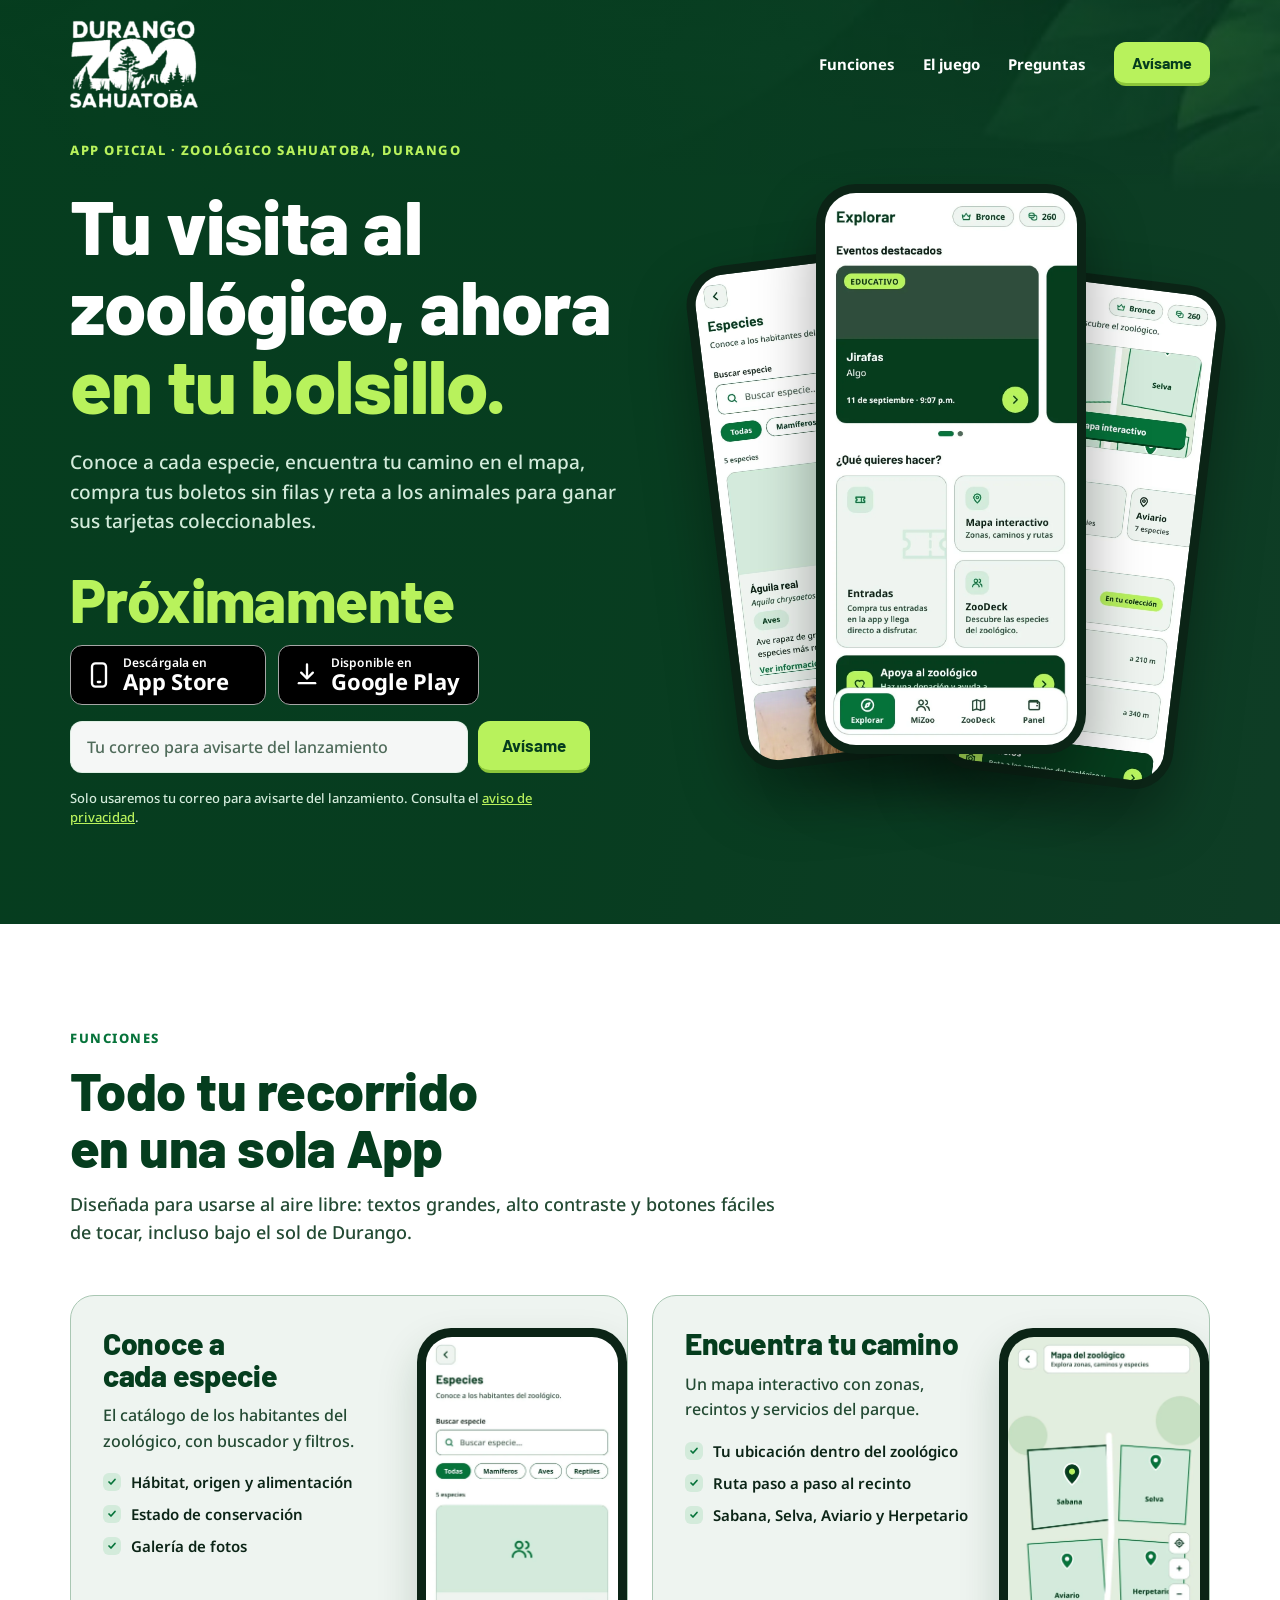
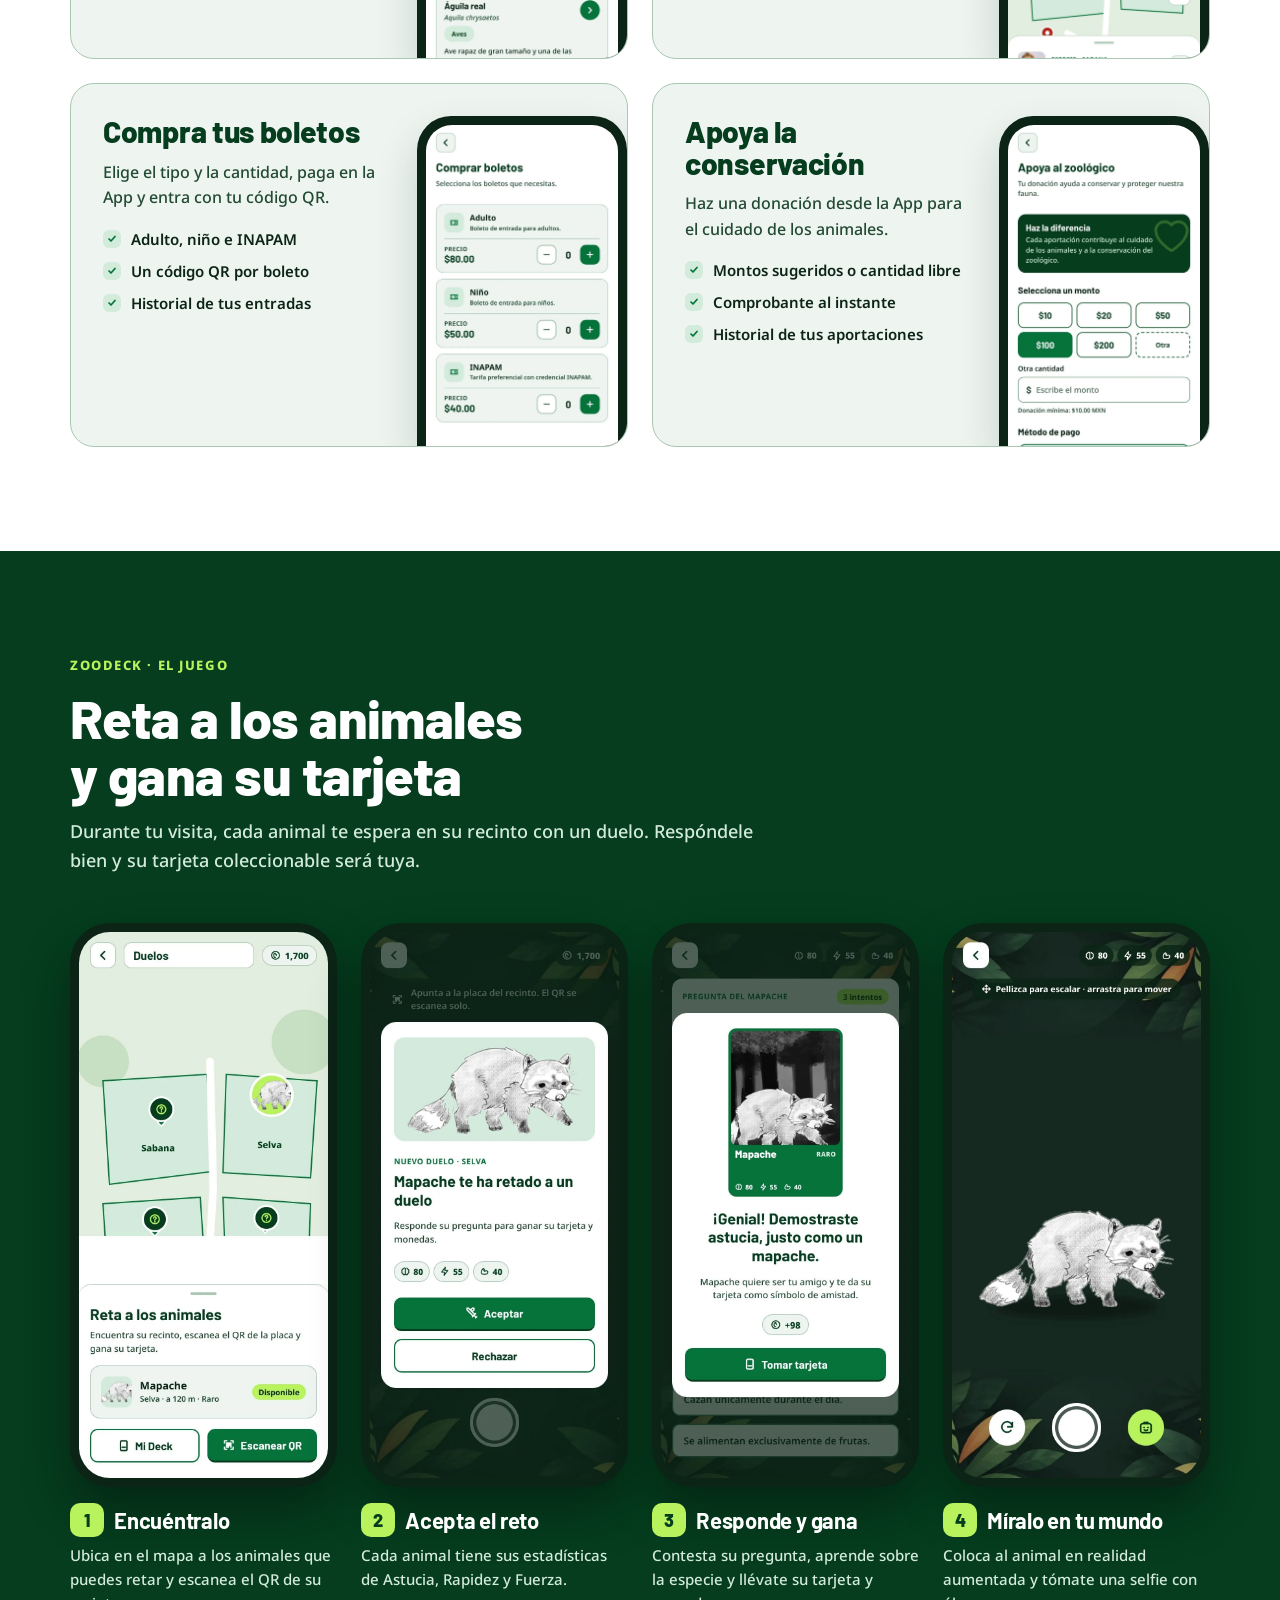
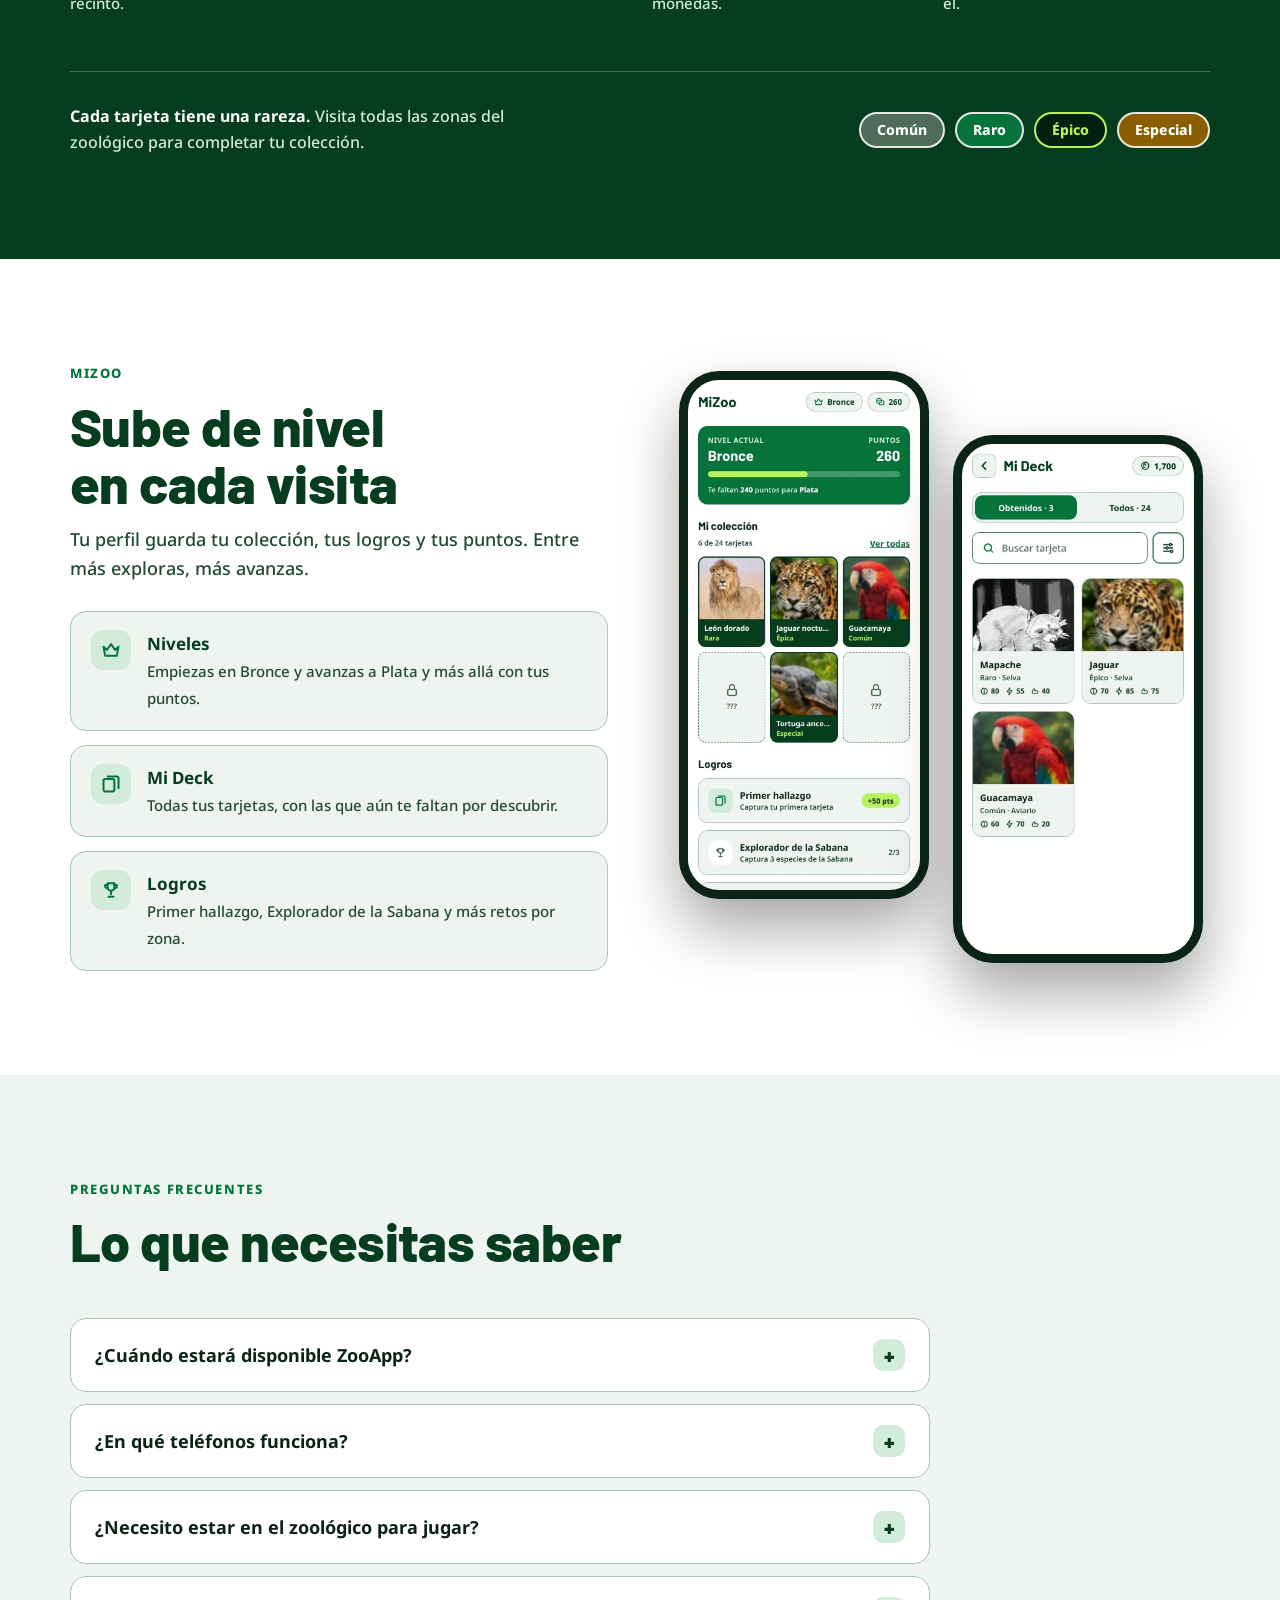
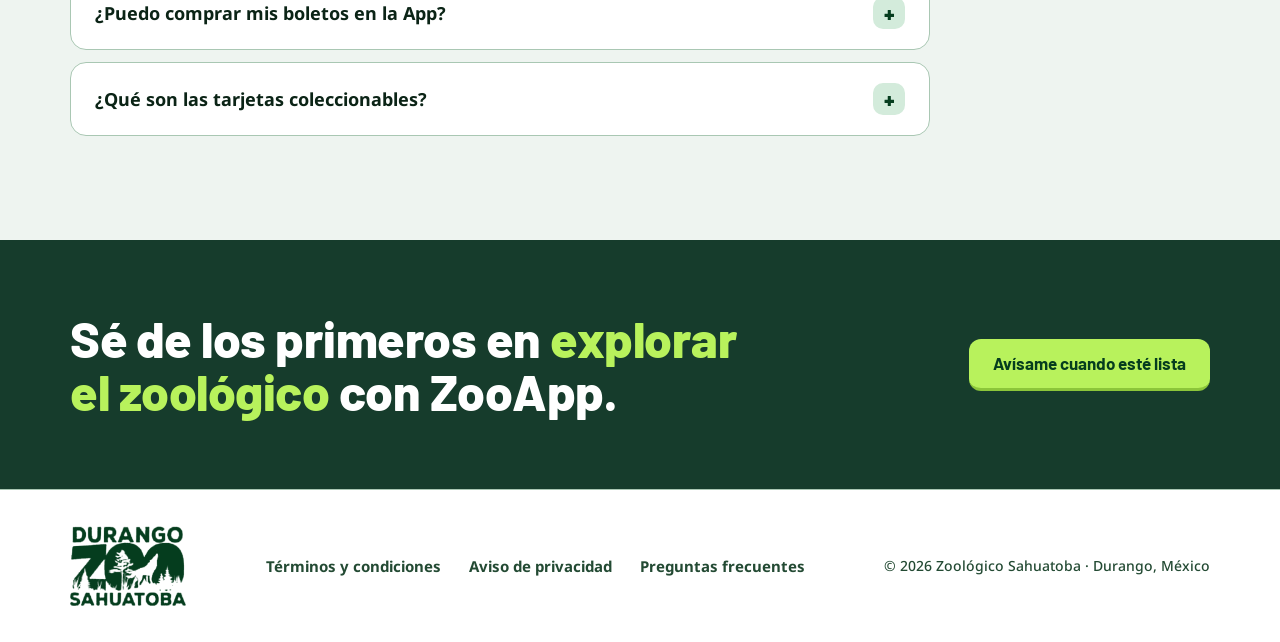
==== index.html @ 9c44fee5 "Add files via upload" ====
<!doctype html>
<html lang="es">
<head>
<meta charset="utf-8">
<meta name="viewport" content="width=device-width, initial-scale=1, viewport-fit=cover">
<title>ZooApp · Zoológico Sahuatoba</title>
<meta name="description" content="ZooApp es la App oficial del Zoológico Sahuatoba en Durango: conoce a las especies, recorre el mapa, compra tus boletos y reta a los animales para ganar sus tarjetas.">
<meta name="theme-color" content="#053D1E">
<meta property="og:type" content="website">
<meta property="og:locale" content="es_MX">
<meta property="og:title" content="ZooApp · Zoológico Sahuatoba">
<meta property="og:description" content="Conoce a las especies, recorre el mapa, compra tus boletos y reta a los animales para ganar sus tarjetas.">
<meta property="og:image" content="https://urielhs.github.io/zooapp-landing/assets/img/og.jpg">
<meta name="twitter:card" content="summary_large_image">
<link rel="icon" type="image/png" href="assets/img/favicon.png">
<link rel="apple-touch-icon" href="assets/img/apple-touch-icon.png">
<link rel="preload" href="assets/fonts/barlow-latin-800-normal.woff2" as="font" type="font/woff2" crossorigin>
<link rel="stylesheet" href="assets/css/styles.css">
</head>
<body data-estado="proximamente">
<a class="saltar" href="#contenido">Saltar al contenido</a>

<header class="encabezado">
  <div class="envoltura">
    <a class="marca" href="#" aria-label="ZooApp · Zoológico Sahuatoba, inicio"><img src="assets/img/logo-blanco.png" alt="Durango Zoo Sahuatoba" width="757" height="521"></a>
    <nav class="navegacion" aria-label="Principal">
      <a href="#funciones">Funciones</a>
      <a href="#juego">El juego</a>
      <a href="#preguntas">Preguntas</a>
      <a class="boton boton-lima" href="#descarga" data-solo="proximamente">Avísame</a>
      <a class="boton boton-lima" href="#descarga" data-solo="disponible">Descargar</a>
    </nav>
  </div>
</header>

<main id="contenido">
  <!-- HERO -->
  <section class="hero">
    <img class="hero-fondo" src="assets/img/selva.jpg" alt="" aria-hidden="true">
    <div class="envoltura">
      <div class="hero-texto">
        <span class="etiqueta">App oficial · Zoológico Sahuatoba, Durango</span>
        <h1>Tu visita al zoológico, ahora <em>en tu bolsillo.</em></h1>
        <p class="hero-sub">Conoce a cada especie, encuentra tu camino en el mapa, compra tus boletos sin filas y reta a los animales para ganar sus tarjetas coleccionables.</p>

        <div class="descarga" id="descarga">
          <p class="proximamente" data-solo="proximamente">Próximamente</p>
          <!-- Insignias de tiendas. Al publicar, reemplazar el contenido de cada <a> por la insignia oficial (ver README). -->
          <div class="tiendas">
            <a class="tienda" id="enlace-app-store" href="#" rel="noopener">
              <svg class="tienda-icono" width="28" height="28" viewBox="0 0 24 24" fill="none" stroke="currentColor" stroke-width="2" stroke-linecap="round" stroke-linejoin="round" aria-hidden="true"><rect x="6" y="2" width="12" height="20" rx="3"/><path d="M11 18h2"/></svg>
              <span><small>Descárgala en</small><b>App Store</b></span>
            </a>
            <a class="tienda" id="enlace-google-play" href="#" rel="noopener">
              <svg class="tienda-icono" width="28" height="28" viewBox="0 0 24 24" fill="none" stroke="currentColor" stroke-width="2" stroke-linecap="round" stroke-linejoin="round" aria-hidden="true"><path d="M12 3v12M7 10l5 5 5-5"/><path d="M5 19h14"/></svg>
              <span><small>Disponible en</small><b>Google Play</b></span>
            </a>
          </div>

          <!-- Registro (solo mientras esté en «próximamente») -->
          <form class="registro" id="form-registro" novalidate data-solo="proximamente">
            <label for="correo-registro">Correo electrónico</label>
            <input id="correo-registro" name="correo" type="email" inputmode="email" autocomplete="email" placeholder="Tu correo para avisarte del lanzamiento" required>
            <button class="boton boton-lima" type="submit">Avísame</button>
          </form>
          <p class="nota" data-solo="proximamente">Solo usaremos tu correo para avisarte del lanzamiento. Consulta el <a href="privacidad.html">aviso de privacidad</a>.</p>
          <p class="mensaje" id="mensaje-registro" role="status" hidden></p>
        </div>
      </div>

      <div class="hero-telefonos" aria-hidden="true">
        <div class="telefono t1"><img src="assets/img/app-especies.webp" alt="" width="780" height="1688"></div>
        <div class="telefono t2"><img src="assets/img/app-explorar.webp" alt="" width="780" height="1688"></div>
        <div class="telefono t3"><img src="assets/img/app-zoodeck.webp" alt="" width="780" height="1688"></div>
      </div>
    </div>
  </section>

  <!-- FUNCIONES -->
  <section class="seccion" id="funciones">
    <div class="envoltura">
      <div class="titulo-seccion">
        <span class="etiqueta">Funciones</span>
        <h2>Todo tu recorrido en una sola App</h2>
        <p>Diseñada para usarse al aire libre: textos grandes, alto contraste y botones fáciles de tocar, incluso bajo el sol de Durango.</p>
      </div>
      <div class="funciones">
        <article class="funcion">
          <div class="funcion-texto">
            <h3>Conoce a cada especie</h3>
            <p>El catálogo de los habitantes del zoológico, con buscador y filtros.</p>
            <ul><li>Hábitat, origen y alimentación</li><li>Estado de conservación</li><li>Galería de fotos</li></ul>
          </div>
          <div class="telefono"><img src="assets/img/app-especies.webp" alt="Pantalla del catálogo de especies de ZooApp" width="780" height="1688" loading="lazy"></div>
        </article>
        <article class="funcion">
          <div class="funcion-texto">
            <h3>Encuentra tu camino</h3>
            <p>Un mapa interactivo con zonas, recintos y servicios del parque.</p>
            <ul><li>Tu ubicación dentro del zoológico</li><li>Ruta paso a paso al recinto</li><li>Sabana, Selva, Aviario y Herpetario</li></ul>
          </div>
          <div class="telefono"><img src="assets/img/app-mapa.webp" alt="Pantalla del mapa interactivo del zoológico" width="780" height="1688" loading="lazy"></div>
        </article>
        <article class="funcion">
          <div class="funcion-texto">
            <h3>Compra tus boletos</h3>
            <p>Elige el tipo y la cantidad, paga en la App y entra con tu código QR.</p>
            <ul><li>Adulto, niño e INAPAM</li><li>Un código QR por boleto</li><li>Historial de tus entradas</li></ul>
          </div>
          <div class="telefono"><img src="assets/img/app-boletos.webp" alt="Pantalla de compra de boletos" width="780" height="1688" loading="lazy"></div>
        </article>
        <article class="funcion">
          <div class="funcion-texto">
            <h3>Apoya la conservación</h3>
            <p>Haz una donación desde la App para el cuidado de los animales.</p>
            <ul><li>Montos sugeridos o cantidad libre</li><li>Comprobante al instante</li><li>Historial de tus aportaciones</li></ul>
          </div>
          <div class="telefono"><img src="assets/img/app-donar.webp" alt="Pantalla para hacer una donación" width="780" height="1688" loading="lazy"></div>
        </article>
      </div>
    </div>
  </section>

  <!-- JUEGO -->
  <section class="seccion juego" id="juego">
    <div class="envoltura">
      <div class="titulo-seccion">
        <span class="etiqueta">ZooDeck · el juego</span>
        <h2>Reta a los animales y gana su tarjeta</h2>
        <p>Durante tu visita, cada animal te espera en su recinto con un duelo. Respóndele bien y su tarjeta coleccionable será tuya.</p>
      </div>
      <ol class="pasos">
        <li class="paso">
          <div class="telefono"><img src="assets/img/app-duelos.webp" alt="Mapa de duelos con los animales disponibles" width="780" height="1688" loading="lazy"></div>
          <div class="paso-texto"><h3>Encuéntralo</h3><p>Ubica en el mapa a los animales que puedes retar y escanea el QR de su recinto.</p></div>
        </li>
        <li class="paso">
          <div class="telefono"><img src="assets/img/app-reto.webp" alt="El mapache reta al visitante a un duelo" width="780" height="1688" loading="lazy"></div>
          <div class="paso-texto"><h3>Acepta el reto</h3><p>Cada animal tiene sus estadísticas de Astucia, Rapidez y Fuerza.</p></div>
        </li>
        <li class="paso">
          <div class="telefono"><img src="assets/img/app-quiz-ganaste.webp" alt="Pantalla de duelo ganado con la tarjeta del mapache" width="780" height="1688" loading="lazy"></div>
          <div class="paso-texto"><h3>Responde y gana</h3><p>Contesta su pregunta, aprende sobre la especie y llévate su tarjeta y monedas.</p></div>
        </li>
        <li class="paso">
          <div class="telefono"><img src="assets/img/app-realidad-aumentada.webp" alt="Mapache en realidad aumentada" width="780" height="1688" loading="lazy"></div>
          <div class="paso-texto"><h3>Míralo en tu mundo</h3><p>Coloca al animal en realidad aumentada y tómate una selfie con él.</p></div>
        </li>
      </ol>
      <div class="rarezas">
        <p><b>Cada tarjeta tiene una rareza.</b> Visita todas las zonas del zoológico para completar tu colección.</p>
        <div class="chips"><span class="chip comun">Común</span><span class="chip raro">Raro</span><span class="chip epico">Épico</span><span class="chip especial">Especial</span></div>
      </div>
    </div>
  </section>

  <!-- PROGRESO -->
  <section class="seccion progreso">
    <div class="envoltura">
      <div>
        <div class="titulo-seccion">
          <span class="etiqueta">MiZoo</span>
          <h2>Sube de nivel en cada visita</h2>
          <p>Tu perfil guarda tu colección, tus logros y tus puntos. Entre más exploras, más avanzas.</p>
        </div>
        <div class="niveles">
          <div class="nivel"><i><svg width="20" height="20" viewBox="0 0 24 24" fill="none" stroke="currentColor" stroke-width="2.4" stroke-linecap="round" stroke-linejoin="round" aria-hidden="true"><path d="M3 8l4 4 5-7 5 7 4-4-2 11H5z"/></svg></i><div><b>Niveles</b><span>Empiezas en Bronce y avanzas a Plata y más allá con tus puntos.</span></div></div>
          <div class="nivel"><i><svg width="20" height="20" viewBox="0 0 24 24" fill="none" stroke="currentColor" stroke-width="2.4" stroke-linecap="round" stroke-linejoin="round" aria-hidden="true"><rect x="3" y="6" width="13" height="15" rx="2"/><path d="M8 3h11a2 2 0 0 1 2 2v12"/></svg></i><div><b>Mi Deck</b><span>Todas tus tarjetas, con las que aún te faltan por descubrir.</span></div></div>
          <div class="nivel"><i><svg width="20" height="20" viewBox="0 0 24 24" fill="none" stroke="currentColor" stroke-width="2.4" stroke-linecap="round" stroke-linejoin="round" aria-hidden="true"><path d="M8 4h8v5a4 4 0 0 1-8 0z"/><path d="M8 6H5a3 3 0 0 0 3 4M16 6h3a3 3 0 0 1-3 4M12 13v4M9 20h6"/></svg></i><div><b>Logros</b><span>Primer hallazgo, Explorador de la Sabana y más retos por zona.</span></div></div>
        </div>
      </div>
      <div class="progreso-telefonos" aria-hidden="true">
        <div class="telefono"><img src="assets/img/app-mizoo.webp" alt="" width="780" height="1688" loading="lazy"></div>
        <div class="telefono"><img src="assets/img/app-mi-deck.webp" alt="" width="780" height="1688" loading="lazy"></div>
      </div>
    </div>
  </section>

  <!-- PREGUNTAS -->
  <section class="seccion preguntas" id="preguntas">
    <div class="envoltura">
      <div class="titulo-seccion">
        <span class="etiqueta">Preguntas frecuentes</span>
        <h2>Lo que necesitas saber</h2>
      </div>
      <div class="lista-preguntas">
        <details>
          <summary>¿Cuándo estará disponible ZooApp?</summary>
          <p>Estamos en la fase de pruebas con el personal del zoológico. Deja tu correo arriba y te avisaremos en cuanto puedas descargarla.</p>
        </details>
        <details>
          <summary>¿En qué teléfonos funciona?</summary>
          <p>En iPhone, desde App Store, y en teléfonos Android, desde Google Play.</p>
        </details>
        <details>
          <summary>¿Necesito estar en el zoológico para jugar?</summary>
          <p>Los duelos se activan al escanear el código QR del recinto de cada animal, así que se juegan durante tu visita. El catálogo de especies, tu colección y tu perfil los puedes consultar en cualquier momento.</p>
        </details>
        <details>
          <summary>¿Puedo comprar mis boletos en la App?</summary>
          <p>Sí. Eliges el tipo y la cantidad de boletos, pagas desde la App y recibes un código QR por boleto para presentarlo en la entrada.</p>
        </details>
        <details>
          <summary>¿Qué son las tarjetas coleccionables?</summary>
          <p>Cada animal tiene una tarjeta con su rareza y sus estadísticas de Astucia, Rapidez y Fuerza. La ganas respondiendo correctamente la pregunta de su duelo, y después puedes verla en 3D o colocar al animal en realidad aumentada.</p>
        </details>
      </div>
    </div>
  </section>

  <!-- CIERRE -->
  <section class="cierre">
    <div class="envoltura">
      <h2 data-solo="proximamente">Sé de los primeros en <em>explorar el zoológico</em> con ZooApp.</h2>
      <h2 data-solo="disponible">Descarga ZooApp y <em>empieza tu colección</em> hoy.</h2>
      <a class="boton boton-lima" href="#descarga" id="ir-registro" data-solo="proximamente">Avísame cuando esté lista</a>
      <a class="boton boton-lima" href="#descarga" data-solo="disponible">Descargar ZooApp</a>
    </div>
  </section>
</main>

<footer class="pie">
  <div class="envoltura">
    <img src="assets/img/logo-verde.png" alt="Durango Zoo Sahuatoba" width="757" height="521">
    <nav aria-label="Legal">
      <a href="terminos.html">Términos y condiciones</a>
      <a href="privacidad.html">Aviso de privacidad</a>
      <a href="#preguntas">Preguntas frecuentes</a>
    </nav>
    <small>© <span id="anio">2026</span> Zoológico Sahuatoba · Durango, México</small>
  </div>
</footer>

<script src="assets/js/main.js"></script>
</body>
</html>
---- assets/css/styles.css ----
/* ZooApp — página de lanzamiento
   Layout: hero de selva con teléfonos → funciones en tarjetas → banda oscura del juego → progreso → preguntas → cierre.
   Tokens tomados del sistema de diseño de la App (verde para sol). */
@font-face { font-family: "Barlow"; font-weight: 600; font-display: swap; src: url("../fonts/barlow-latin-600-normal.woff2") format("woff2"); }
@font-face { font-family: "Barlow"; font-weight: 700; font-display: swap; src: url("../fonts/barlow-latin-700-normal.woff2") format("woff2"); }
@font-face { font-family: "Barlow"; font-weight: 800; font-display: swap; src: url("../fonts/barlow-latin-800-normal.woff2") format("woff2"); }
@font-face { font-family: "Noto Sans"; font-weight: 500; font-display: swap; src: url("../fonts/noto-sans-latin-500-normal.woff2") format("woff2"); }
@font-face { font-family: "Noto Sans"; font-weight: 600; font-display: swap; src: url("../fonts/noto-sans-latin-600-normal.woff2") format("woff2"); }
@font-face { font-family: "Noto Sans"; font-weight: 700; font-display: swap; src: url("../fonts/noto-sans-latin-700-normal.woff2") format("woff2"); }
@font-face { font-family: "Noto Sans"; font-weight: 800; font-display: swap; src: url("../fonts/noto-sans-latin-800-normal.woff2") format("woff2"); }

:root {
  --bosque: #053D1E; --esmeralda: #06733A; --lima: #B8F25C; --hoja: #D3EBDB; --niebla: #EEF4F0;
  --tinta: #0B2416; --tinta-2: #234A33; --borde: #A9C7B3; --papel: #FFFFFF; --selva: #163C2C;
  --comun: #4F6B5A; --especial: #8A5D00;
  --display: "Barlow", "Arial Narrow", Arial, sans-serif;
  --texto: "Noto Sans", "Segoe UI", Roboto, Arial, sans-serif;
  --ancho: 1180px;
  color-scheme: light;
}
* { box-sizing: border-box; }
html { scroll-behavior: smooth; }
body { margin: 0; background: var(--papel); color: var(--tinta); font-family: var(--texto); font-size: 17px; line-height: 1.6; font-weight: 500; -webkit-font-smoothing: antialiased; }
img { max-width: 100%; height: auto; display: block; }
a { color: var(--esmeralda); }
h1, h2, h3 { font-family: var(--display); line-height: 1.05; margin: 0; text-wrap: balance; letter-spacing: -0.01em; }
p { margin: 0; }
:focus-visible { outline: 3px solid var(--lima); outline-offset: 3px; border-radius: 6px; }
.saltar { position: absolute; left: -999px; top: 8px; background: var(--lima); color: var(--bosque); padding: 8px 14px; border-radius: 10px; font-weight: 800; z-index: 50; }
.saltar:focus { left: 12px; }

.envoltura { max-width: var(--ancho); margin: 0 auto; padding-left: max(20px, env(safe-area-inset-left, 0px)); padding-right: max(20px, env(safe-area-inset-right, 0px)); }
.etiqueta { font-size: 13px; font-weight: 800; letter-spacing: 0.12em; text-transform: uppercase; color: var(--esmeralda); }

/* ---------- botones ---------- */
.boton { display: inline-flex; align-items: center; justify-content: center; gap: 10px; min-height: 52px; padding: 0 24px; border-radius: 12px; border: 0; font: 700 17px/1 var(--display); text-decoration: none; cursor: pointer; white-space: nowrap; transition: transform .15s ease, background-color .15s ease; }
.boton:hover { transform: translateY(-1px); }
.boton-primario { background: var(--esmeralda); color: #fff; border-bottom: 3px solid var(--bosque); }
.boton-primario:hover { background: #075F31; }
.boton-lima { background: var(--lima); color: var(--bosque); border-bottom: 3px solid #8CC63A; }
.boton-claro { background: #fff; color: var(--bosque); border: 2px solid var(--esmeralda); }
.boton svg { flex-shrink: 0; }

/* ---------- encabezado ---------- */
.encabezado { position: absolute; inset: 0 0 auto; z-index: 5; padding-top: env(safe-area-inset-top, 0px); }
.encabezado .envoltura { display: flex; align-items: center; justify-content: space-between; gap: 20px; padding-block: 20px; }
.marca img { width: 128px; height: auto; }
.navegacion { display: flex; align-items: center; gap: 28px; }
.navegacion a:not(.boton) { color: #fff; text-decoration: none; font-weight: 700; font-size: 15px; }
.navegacion a:not(.boton):hover { color: var(--lima); }
.navegacion .boton { min-height: 44px; padding: 0 18px; font-size: 16px; }

/* ---------- hero ---------- */
.hero { position: relative; overflow: hidden; background: var(--selva); color: #fff; }
.hero-fondo { position: absolute; inset: 0; width: 100%; height: 100%; object-fit: cover; object-position: 50% 20%; }
.hero::after { content: ""; position: absolute; inset: 0; background: linear-gradient(100deg, rgba(5,61,30,.96) 0%, rgba(5,61,30,.88) 45%, rgba(5,61,30,.45) 100%); }
.hero .envoltura { position: relative; z-index: 1; display: grid; grid-template-columns: minmax(0, 1.05fr) minmax(0, .95fr); gap: 48px; align-items: center; padding-block: 140px 96px; }
.hero-texto { display: flex; flex-direction: column; gap: 24px; min-width: 0; }
.hero .etiqueta { color: var(--lima); }
.hero h1 { font-size: clamp(44px, 6vw, 76px); font-weight: 800; }
.hero h1 em { font-style: normal; color: var(--lima); }
.hero-sub { font-size: 19px; line-height: 1.55; color: var(--hoja); max-width: 34em; }

/* bloque de descarga: cambia según data-estado del body */
.descarga { display: flex; flex-direction: column; gap: 16px; margin-top: 8px; max-width: 520px; }
.proximamente { font-family: var(--display); font-weight: 800; font-size: clamp(40px, 5vw, 60px); line-height: 1; color: var(--lima); letter-spacing: -0.01em; }
.registro { display: flex; gap: 10px; flex-wrap: wrap; }
.registro label { position: absolute; width: 1px; height: 1px; overflow: hidden; clip: rect(0 0 0 0); }
.registro input { flex: 1 1 240px; min-width: 0; height: 52px; padding: 0 16px; border-radius: 12px; border: 1.5px solid rgba(211,235,219,.6); background: rgba(255,255,255,.96); color: var(--tinta); font: 500 16px var(--texto); }
.registro input::placeholder { color: #4F6B5A; }
.registro input[aria-invalid="true"] { border: 2px solid #F1B5AE; }
.nota { font-size: 13px; line-height: 1.5; color: var(--hoja); }
.nota a { color: var(--lima); }
.mensaje { font-size: 15px; font-weight: 700; line-height: 1.5; padding: 12px 14px; border-radius: 12px; background: rgba(184,242,92,.14); color: #fff; }
.mensaje[data-tipo="error"] { background: rgba(180,35,24,.25); }
.tiendas { display: flex; flex-wrap: wrap; gap: 12px; }
.tienda { display: inline-flex; align-items: center; gap: 10px; height: 60px; min-width: 196px; padding: 0 18px 0 14px; border-radius: 12px; background: #000; color: #fff; text-decoration: none; border: 1.5px solid #A6A6A6; transition: transform .15s ease; }
.tienda:hover { transform: translateY(-1px); }
.tienda span { display: flex; flex-direction: column; line-height: 1.1; }
.tienda small { font-size: 12px; font-weight: 600; letter-spacing: .01em; }
.tienda b { font-family: var(--texto); font-size: 22px; font-weight: 700; letter-spacing: -0.01em; }
.tienda[aria-disabled="true"] { cursor: default; }
.tienda[aria-disabled="true"]:hover { transform: none; }
.tienda img { height: 60px; width: auto; }
body[data-estado="proximamente"] [data-solo="disponible"],
body[data-estado="disponible"] [data-solo="proximamente"] { display: none !important; }

/* teléfonos */
.telefono { flex-shrink: 0; width: 260px; aspect-ratio: 408 / 862; max-width: 100%; border-radius: 40px; background: var(--tinta); padding: 9px; box-shadow: 0 30px 60px rgba(0,0,0,.35); }
.telefono img { width: 100%; height: 100%; object-fit: cover; object-position: top; border-radius: 31px; }
.hero-telefonos { position: relative; height: 600px; min-width: 0; }
.hero-telefonos .telefono { position: absolute; }
.hero-telefonos .t1 { left: 4%; top: 70px; transform: rotate(-7deg); width: 240px; }
.hero-telefonos .t2 { left: 50%; top: 0; transform: translateX(-50%); width: 270px; z-index: 2; }
.hero-telefonos .t3 { right: 2%; top: 90px; transform: rotate(7deg); width: 240px; }

/* ---------- secciones ---------- */
.seccion { padding-block: 104px; }
.titulo-seccion { display: flex; flex-direction: column; gap: 14px; max-width: 760px; margin-bottom: 48px; }
.titulo-seccion h2 { font-size: clamp(36px, 4.4vw, 54px); font-weight: 800; color: var(--bosque); }
.titulo-seccion p { font-size: 18px; color: var(--tinta-2); max-width: 40em; }

/* funciones */
.funciones { display: grid; grid-template-columns: repeat(2, minmax(0, 1fr)); gap: 24px; }
.funcion { position: relative; overflow: hidden; display: grid; grid-template-columns: minmax(0, 1fr) 210px; gap: 24px; padding: 32px 0 0 32px; border-radius: 24px; background: var(--niebla); border: 1.5px solid var(--borde); min-height: 360px; }
.funcion-texto { display: flex; flex-direction: column; gap: 12px; padding-bottom: 32px; min-width: 0; }
.funcion h3 { font-size: 30px; font-weight: 800; color: var(--bosque); }
.funcion p { color: var(--tinta-2); font-size: 16px; }
.funcion ul { margin: 4px 0 0; padding: 0; list-style: none; display: flex; flex-direction: column; gap: 8px; font-size: 15px; font-weight: 600; }
.funcion li { display: flex; gap: 10px; align-items: flex-start; }
.funcion li::before { content: ""; flex-shrink: 0; width: 18px; height: 18px; margin-top: 3px; border-radius: 6px; background: var(--hoja) url("data:image/svg+xml,%3Csvg xmlns='http://www.w3.org/2000/svg' viewBox='0 0 24 24' fill='none' stroke='%2306733A' stroke-width='3.4' stroke-linecap='round' stroke-linejoin='round'%3E%3Cpath d='M6 12l4 4 8-9'/%3E%3C/svg%3E") center / 12px no-repeat; }
.funcion .telefono { align-self: end; width: 210px; border-radius: 34px 34px 0 0; padding-bottom: 0; aspect-ratio: auto; height: 330px; box-shadow: 0 20px 40px rgba(5,61,30,.18); }
.funcion .telefono img { border-radius: 26px 26px 0 0; }

/* juego */
.juego { background: var(--bosque); color: #fff; position: relative; overflow: hidden; }
.juego .titulo-seccion h2 { color: #fff; }
.juego .titulo-seccion p { color: var(--hoja); }
.juego .etiqueta { color: var(--lima); }
.pasos { list-style: none; margin: 0; padding: 0; display: grid; grid-template-columns: repeat(4, minmax(0, 1fr)); gap: 24px; counter-reset: paso; }
.paso { display: flex; flex-direction: column; gap: 16px; counter-increment: paso; min-width: 0; }
.paso .telefono { width: 100%; box-shadow: 0 24px 48px rgba(0,0,0,.35); }
.paso-texto { display: flex; flex-direction: column; gap: 6px; }
.paso h3 { font-size: 22px; font-weight: 700; display: flex; align-items: center; gap: 10px; }
.paso h3::before { content: counter(paso); flex-shrink: 0; width: 34px; height: 34px; border-radius: 10px; background: var(--lima); color: var(--bosque); display: inline-flex; align-items: center; justify-content: center; font-size: 18px; font-weight: 800; }
.paso p { color: var(--hoja); font-size: 15px; }
.rarezas { margin-top: 56px; padding-top: 32px; border-top: 1.5px solid rgba(211,235,219,.3); display: flex; flex-wrap: wrap; gap: 32px; align-items: center; justify-content: space-between; }
.rarezas p { color: var(--hoja); font-size: 16px; max-width: 30em; }
.rarezas b { color: #fff; }
.chips { display: flex; flex-wrap: wrap; gap: 10px; }
.chip { display: inline-flex; align-items: center; height: 36px; padding: 0 16px; border-radius: 999px; font-weight: 800; font-size: 14px; color: #fff; border: 2px solid rgba(255,255,255,.85); }
.chip.comun { background: var(--comun); } .chip.raro { background: var(--esmeralda); }
.chip.epico { background: #021F0F; color: var(--lima); border-color: var(--lima); } .chip.especial { background: var(--especial); }

/* progreso */
.progreso .envoltura { display: grid; grid-template-columns: minmax(0, 1fr) minmax(0, 1fr); gap: 64px; align-items: center; }
.progreso .titulo-seccion { margin-bottom: 28px; }
.niveles { display: flex; flex-direction: column; gap: 14px; }
.nivel { display: flex; gap: 16px; align-items: flex-start; padding: 18px 20px; border-radius: 16px; background: var(--niebla); border: 1.5px solid var(--borde); }
.nivel b { display: block; font-size: 17px; color: var(--bosque); }
.nivel span { font-size: 15px; color: var(--tinta-2); }
.nivel i { flex-shrink: 0; width: 40px; height: 40px; border-radius: 12px; background: var(--hoja); color: var(--esmeralda); display: flex; align-items: center; justify-content: center; font-style: normal; }
.progreso-telefonos { display: flex; justify-content: center; align-items: flex-start; gap: 24px; }
.progreso-telefonos .telefono { width: 250px; }
.progreso-telefonos .telefono:last-child { margin-top: 64px; }

/* preguntas */
.preguntas { background: var(--niebla); }
.lista-preguntas { display: flex; flex-direction: column; gap: 12px; max-width: 860px; }
details { background: #fff; border: 1.5px solid var(--borde); border-radius: 16px; }
summary { list-style: none; cursor: pointer; padding: 20px 24px; font-weight: 700; font-size: 18px; display: flex; justify-content: space-between; gap: 16px; align-items: center; }
summary::-webkit-details-marker { display: none; }
summary::after { content: "+"; flex-shrink: 0; width: 32px; height: 32px; border-radius: 10px; background: var(--hoja); color: var(--bosque); display: flex; align-items: center; justify-content: center; font: 800 22px/1 var(--display); }
details[open] summary::after { content: "–"; }
details p { padding: 0 24px 22px; color: var(--tinta-2); font-size: 16px; max-width: 46em; }

/* cierre */
.cierre { background: var(--selva); color: #fff; position: relative; overflow: hidden; }
.cierre .envoltura { position: relative; z-index: 1; display: flex; flex-wrap: wrap; gap: 32px; align-items: center; justify-content: space-between; padding-block: 72px; }
.cierre h2 { font-size: clamp(34px, 4vw, 50px); font-weight: 800; max-width: 15em; }
.cierre h2 em { font-style: normal; color: var(--lima); }

/* pie */
.pie { background: #fff; border-top: 1.5px solid var(--borde); }
.pie .envoltura { display: flex; flex-wrap: wrap; gap: 24px 48px; justify-content: space-between; align-items: center; padding-block: 36px; }
.pie img { width: 116px; }
.pie nav { display: flex; flex-wrap: wrap; gap: 12px 28px; }
.pie nav a { color: var(--tinta-2); font-weight: 700; font-size: 15px; text-decoration: none; }
.pie nav a:hover { color: var(--esmeralda); text-decoration: underline; }
.pie small { font-size: 14px; color: var(--tinta-2); }

/* páginas legales */
.legal-cabecera { background: var(--bosque); color: #fff; }
.legal-cabecera .envoltura { display: flex; flex-direction: column; gap: 28px; padding-block: 28px 56px; }
.legal-cabecera h1 { font-size: clamp(36px, 5vw, 56px); font-weight: 800; }
.legal-cuerpo { padding-block: 56px 96px; }
.legal-cuerpo .envoltura > * { max-width: 760px; }
.legal-cuerpo h2 { font-size: 28px; color: var(--bosque); margin: 40px 0 12px; }
.legal-cuerpo p, .legal-cuerpo li { color: var(--tinta-2); }
.preparacion { display: block; padding: 22px 24px; border-radius: 16px; background: #FFF1CC; border: 1.5px solid #E9C46A; color: #6B4300; }

/* ---------- responsivo ---------- */
@media (max-width: 1020px) {
  .hero .envoltura { grid-template-columns: 1fr; padding-block: 120px 64px; }
  .hero-telefonos { height: 520px; max-width: 620px; width: 100%; margin: 0 auto; }
  .funciones { grid-template-columns: 1fr; }
  .pasos { grid-template-columns: repeat(2, minmax(0, 1fr)); }
  .progreso .envoltura { grid-template-columns: 1fr; }
}
@media (max-width: 720px) {
  body { font-size: 16px; }
  .navegacion a:not(.boton) { display: none; }
  .marca img { width: 104px; }
  .hero-telefonos { height: 430px; }
  .hero-telefonos .t1 { width: 170px; left: 0; top: 60px; }
  .hero-telefonos .t2 { width: 200px; }
  .hero-telefonos .t3 { width: 170px; right: 0; top: 70px; }
  .seccion { padding-block: 72px; }
  .funcion { grid-template-columns: 1fr; padding: 26px 24px 0; }
  .funcion-texto { padding-bottom: 0; }
  .funcion .telefono { justify-self: center; height: 280px; }
  .pasos { grid-template-columns: 1fr; gap: 40px; }
  .paso .telefono { width: 240px; align-self: center; }
  .progreso-telefonos .telefono { width: 46%; }
  .progreso-telefonos .telefono:last-child { margin-top: 40px; }
  .registro .boton { flex: 1 1 100%; }
}
@media (prefers-reduced-motion: reduce) { html { scroll-behavior: auto; } .boton { transition: none; } .boton:hover { transform: none; } }
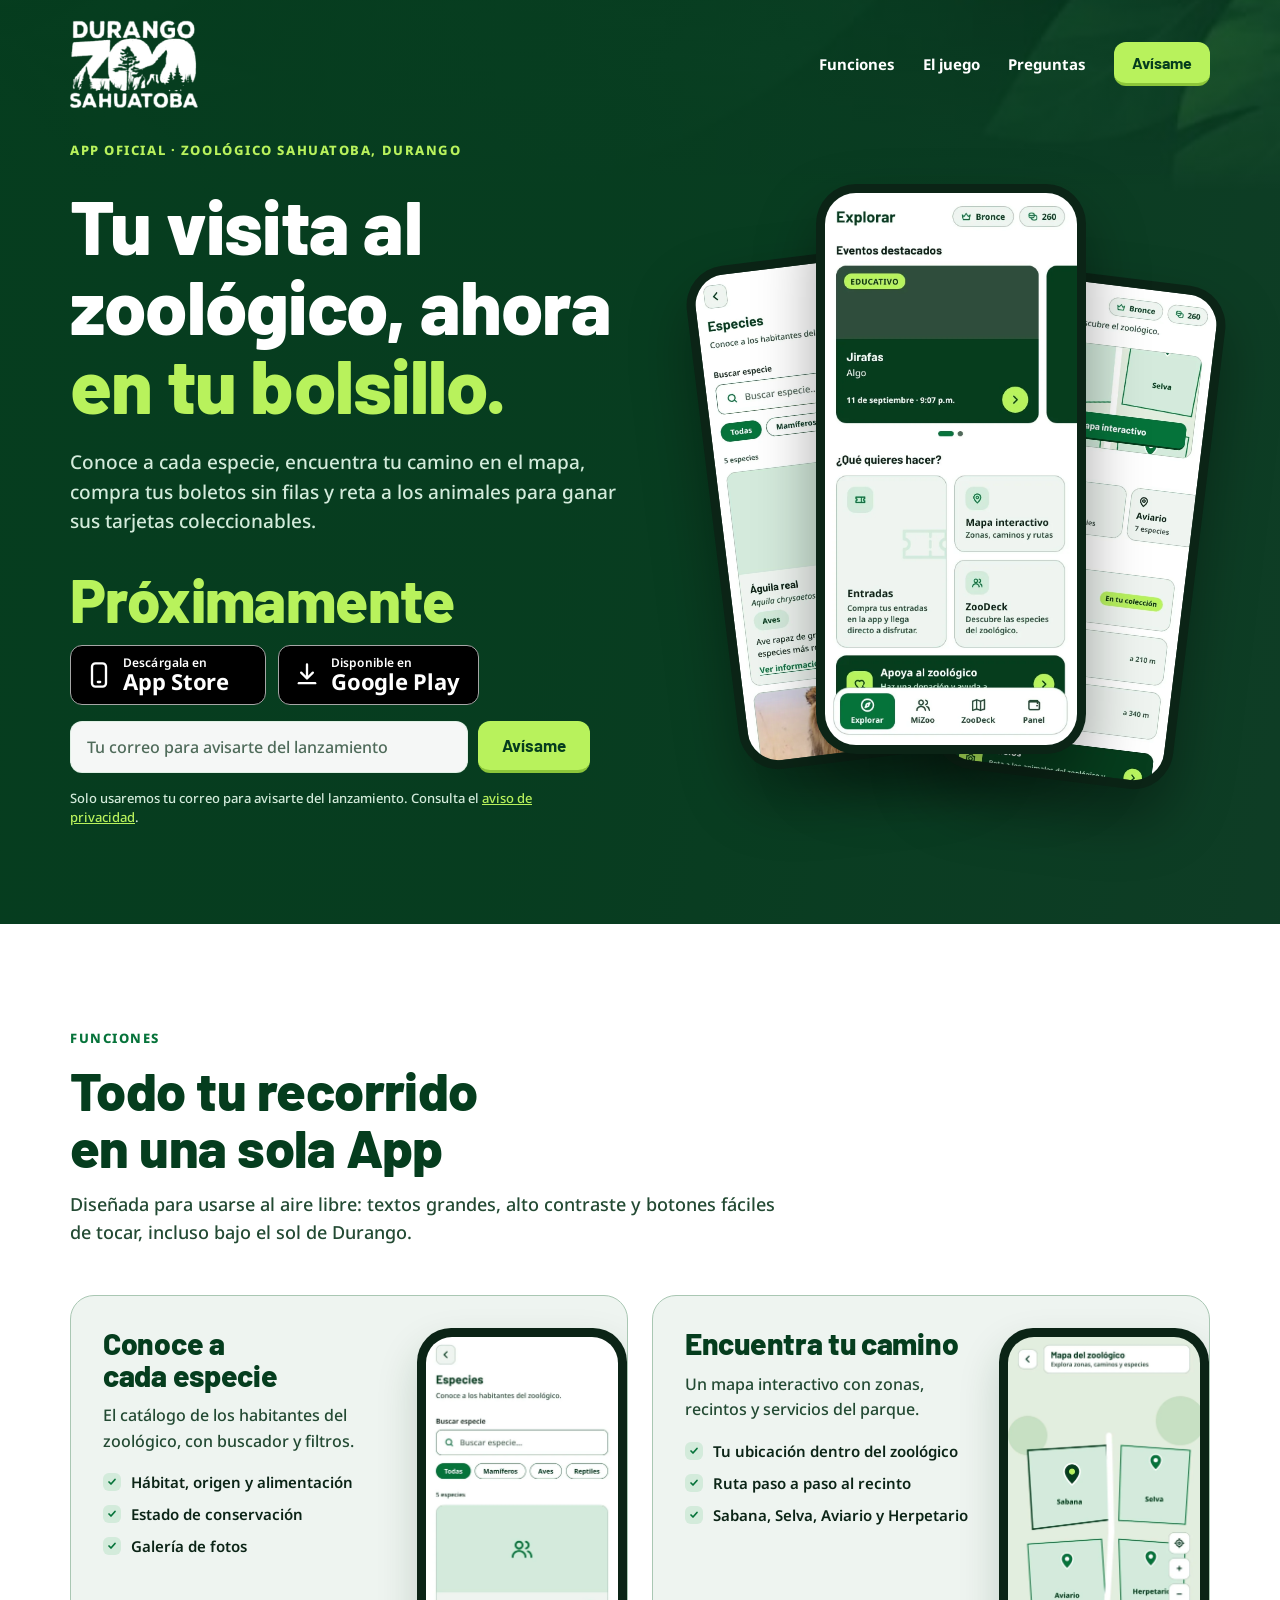
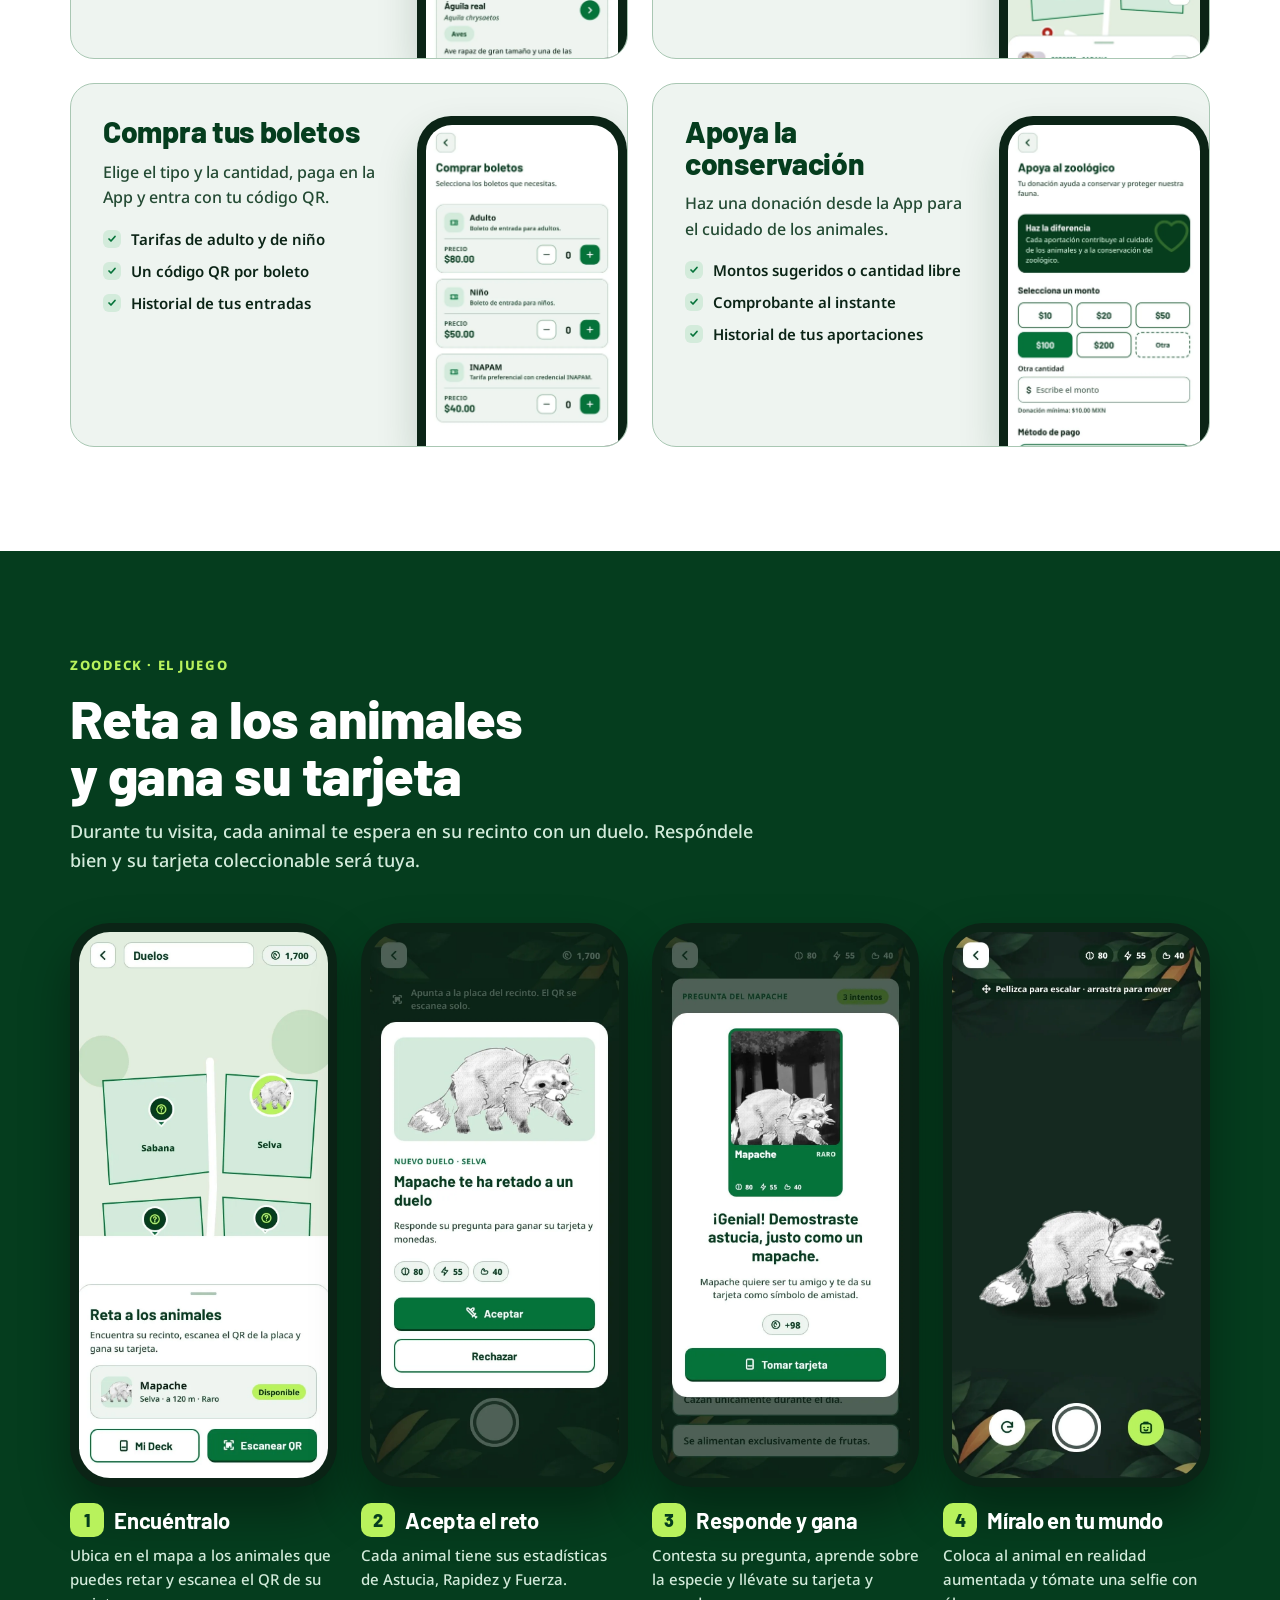
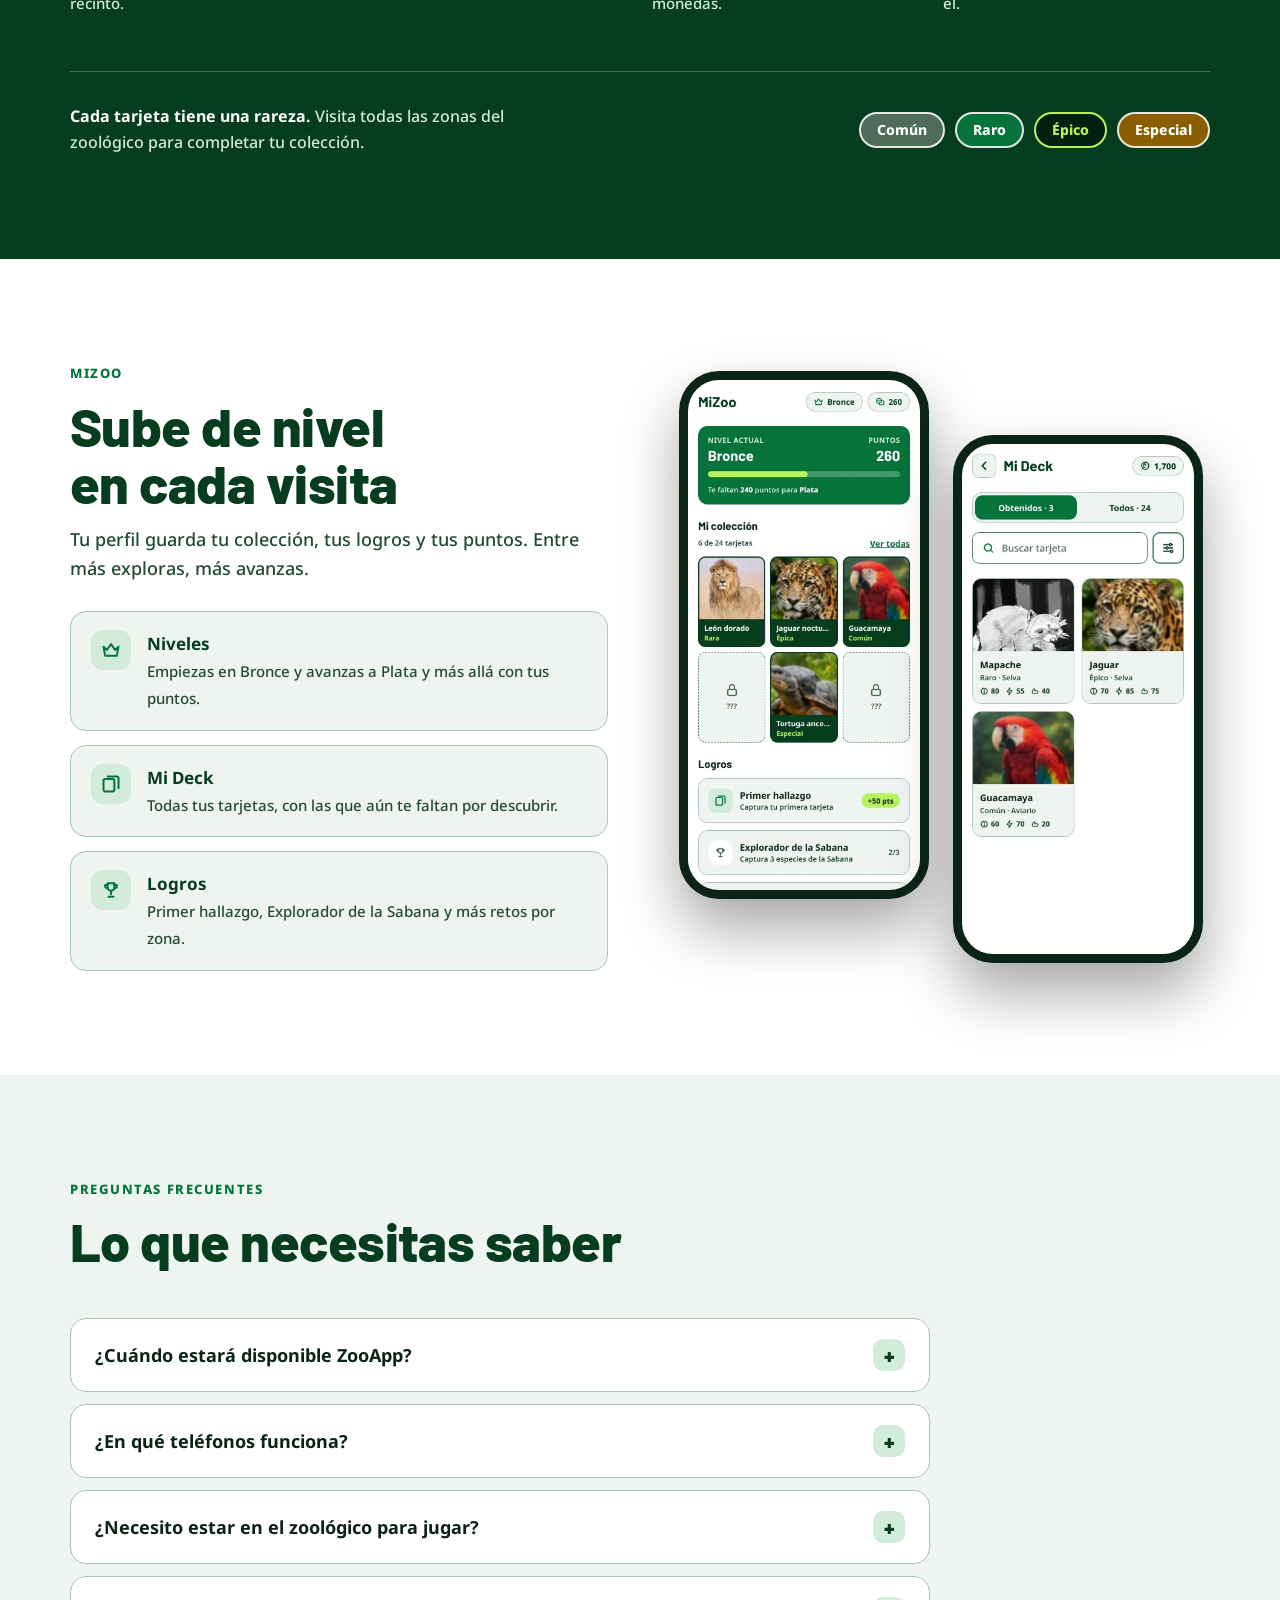
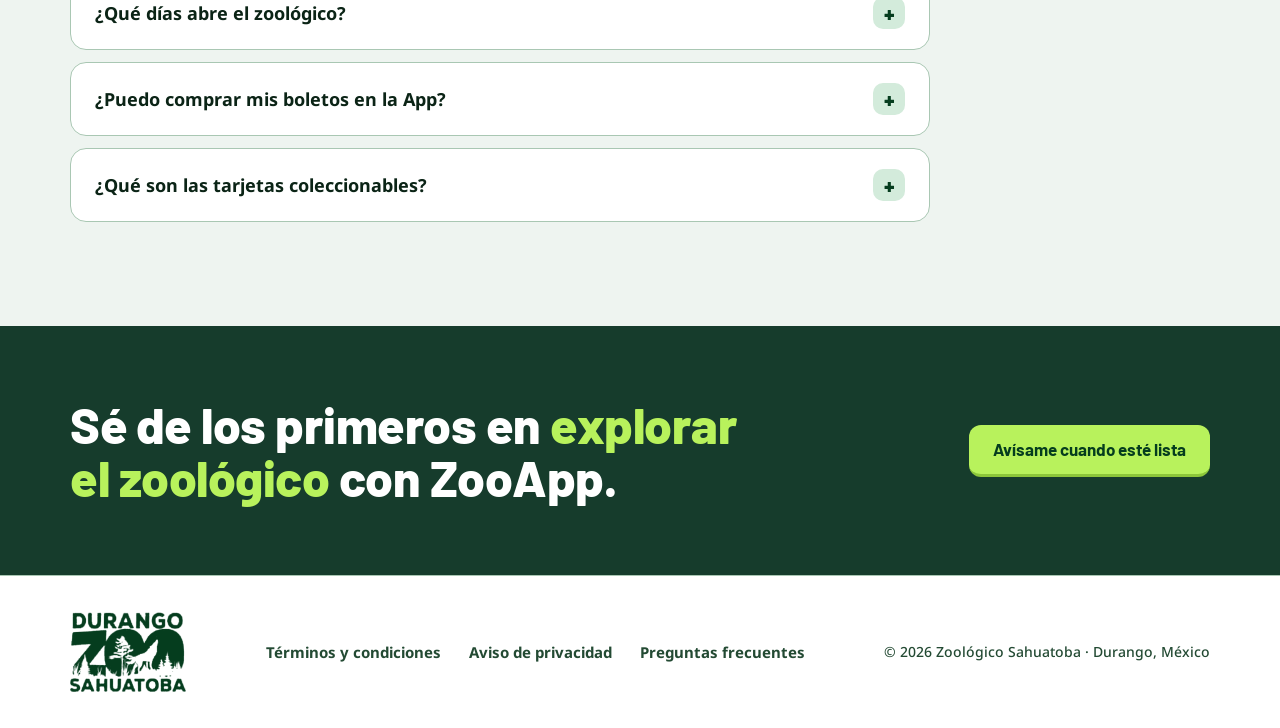
==== commit 08a0255c: "Agrega Términos y Aviso de privacidad (versión preliminar)" ====
--- a/index.html
+++ b/index.html
@@ -105,7 +105,7 @@
           <div class="funcion-texto">
             <h3>Compra tus boletos</h3>
             <p>Elige el tipo y la cantidad, paga en la App y entra con tu código QR.</p>
-            <ul><li>Adulto, niño e INAPAM</li><li>Un código QR por boleto</li><li>Historial de tus entradas</li></ul>
+            <ul><li>Tarifas de adulto y de niño</li><li>Un código QR por boleto</li><li>Historial de tus entradas</li></ul>
           </div>
           <div class="telefono"><img src="assets/img/app-boletos.webp" alt="Pantalla de compra de boletos" width="780" height="1688" loading="lazy"></div>
         </article>
@@ -197,6 +197,10 @@
           <p>Los duelos se activan al escanear el código QR del recinto de cada animal, así que se juegan durante tu visita. El catálogo de especies, tu colección y tu perfil los puedes consultar en cualquier momento.</p>
         </details>
         <details>
+          <summary>¿Qué días abre el zoológico?</summary>
+          <p>De martes a domingo, de 10:00 a 17:00 horas.</p>
+        </details>
+        <details>
           <summary>¿Puedo comprar mis boletos en la App?</summary>
           <p>Sí. Eliges el tipo y la cantidad de boletos, pagas desde la App y recibes un código QR por boleto para presentarlo en la entrada.</p>
         </details>
